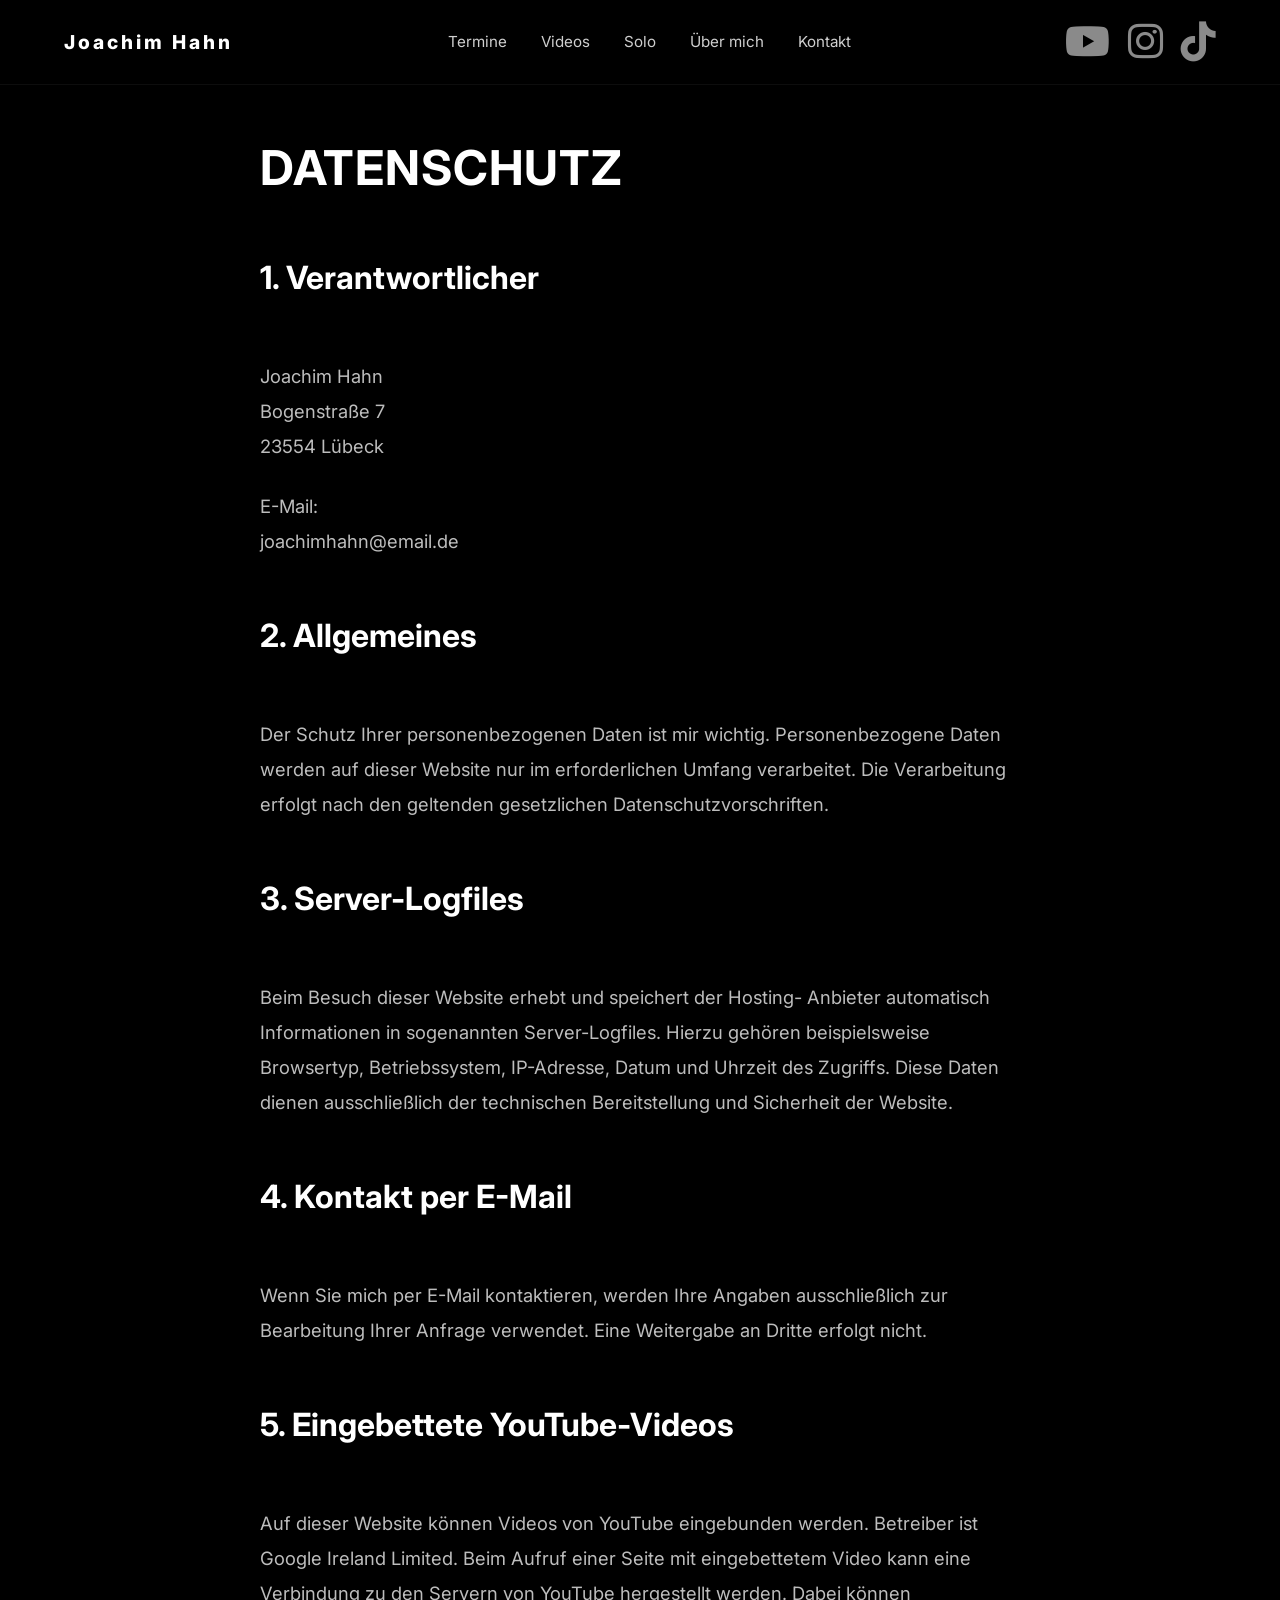
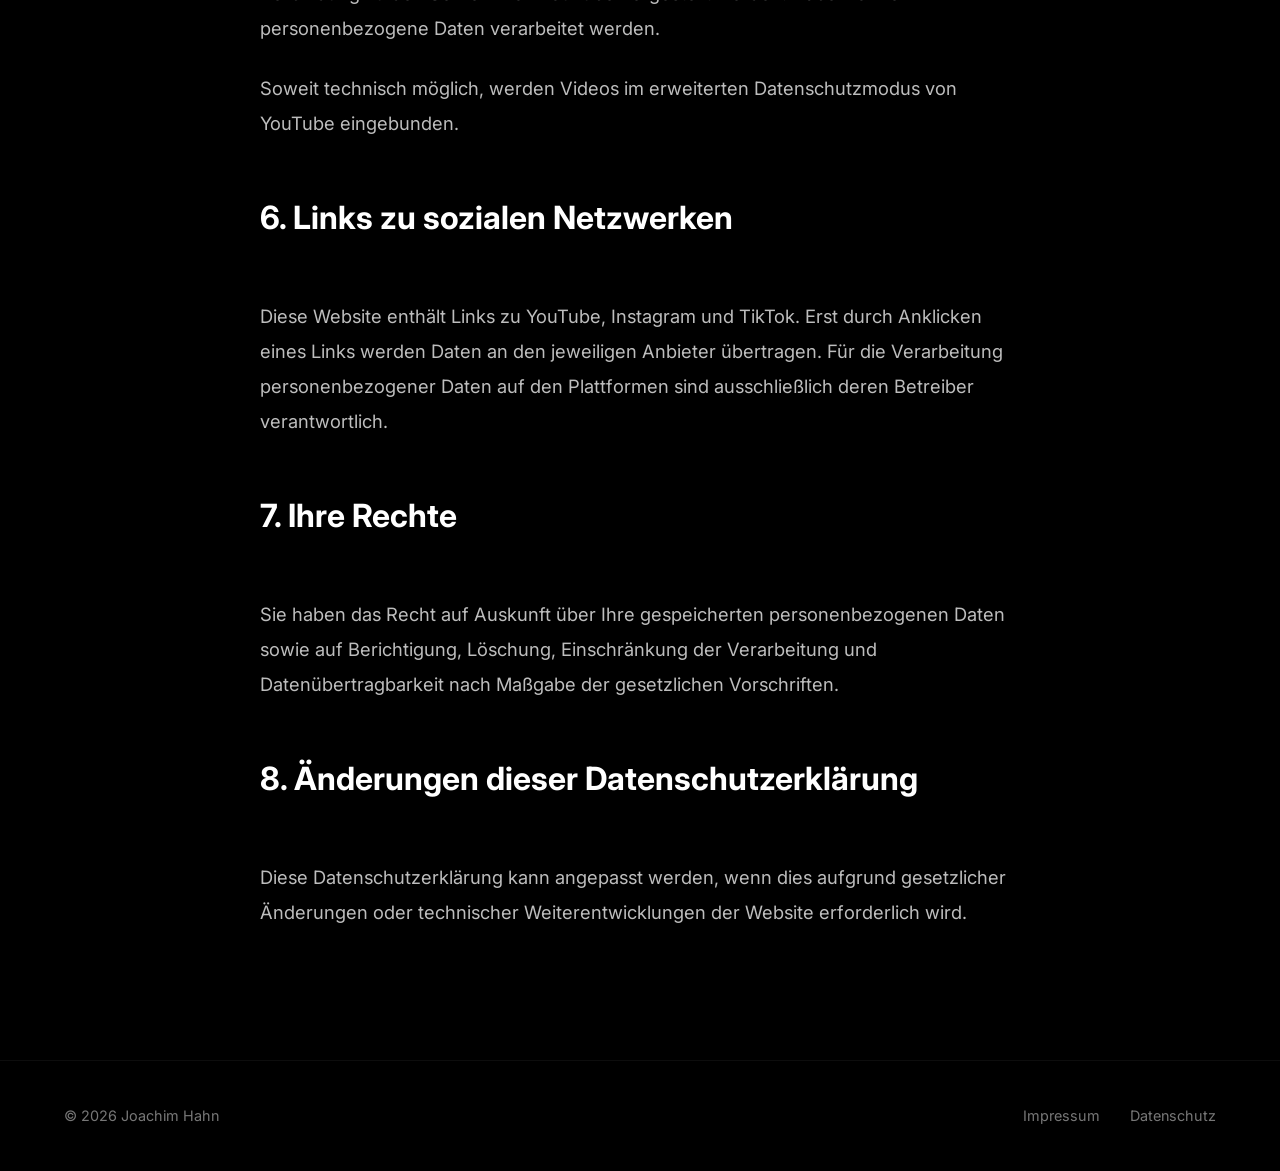
==== datenschutz.html @ 7ba43c12 "Add files via upload" ====
<!DOCTYPE html>
<html lang="de">

<head>

    <meta charset="UTF-8">
    <meta name="viewport" content="width=device-width, initial-scale=1.0">

    <title>Datenschutz | Joachim Hahn</title>

    <link rel="preconnect" href="https://fonts.googleapis.com">
    <link rel="preconnect" href="https://fonts.gstatic.com" crossorigin>

    <link href="https://fonts.googleapis.com/css2?family=Inter:wght@300;400;500;600;700;800&display=swap"
        rel="stylesheet">

    <link rel="stylesheet" href="assets/css/style.css">

    <link rel="stylesheet"
        href="https://cdnjs.cloudflare.com/ajax/libs/font-awesome/6.5.2/css/all.min.css">

</head>

<body>

    <header>

        <div class="container header-inner">

            <a href="index.html" class="logo">
                Joachim Hahn
            </a>

            <nav>
                <a href="index.html#termine">Termine</a>
                <a href="index.html#videos">Videos</a>
                <a href="index.html#solo">Solo</a>
                <a href="index.html#about">Über mich</a>
                <a href="index.html#kontakt">Kontakt</a>
            </nav>

            <div class="header-social">

                <a href="https://youtube.com/joachimhahn">
                    <i class="fa-brands fa-youtube" style="font-size:40px;"></i>
                </a>

                <a href="https://instagram.com/hahn.solo.7">
                    <i class="fa-brands fa-instagram" style="font-size:40px;"></i>
                </a>

                <a href="https://tiktok.com/@joachimhahncomedy">
                    <i class="fa-brands fa-tiktok" style="font-size:40px;"></i>
                </a>

            </div>

        </div>

    </header>

    <section class="section">

        <div class="container narrow">

            <h2>DATENSCHUTZ</h2>

            <h3>1. Verantwortlicher</h3>

            <br>

            <p>
                Joachim Hahn<br>
                Bogenstraße 7<br>
                23554 Lübeck
            </p>

            <br>

            <p>
                E-Mail:<br>
                <a href="mailto:joachimhahn@email.de">
                    joachimhahn@email.de
                </a>
            </p>

            <br><br>

            <h3>2. Allgemeines</h3>

            <br>

            <p>
                Der Schutz Ihrer personenbezogenen Daten ist mir wichtig.
                Personenbezogene Daten werden auf dieser Website nur im
                erforderlichen Umfang verarbeitet. Die Verarbeitung erfolgt
                nach den geltenden gesetzlichen Datenschutzvorschriften.
            </p>

            <br><br>

            <h3>3. Server-Logfiles</h3>

            <br>

            <p>
                Beim Besuch dieser Website erhebt und speichert der Hosting-
                Anbieter automatisch Informationen in sogenannten
                Server-Logfiles. Hierzu gehören beispielsweise Browsertyp,
                Betriebssystem, IP-Adresse, Datum und Uhrzeit des Zugriffs.
                Diese Daten dienen ausschließlich der technischen
                Bereitstellung und Sicherheit der Website.
            </p>

            <br><br>

            <h3>4. Kontakt per E-Mail</h3>

            <br>

            <p>
                Wenn Sie mich per E-Mail kontaktieren, werden Ihre Angaben
                ausschließlich zur Bearbeitung Ihrer Anfrage verwendet.
                Eine Weitergabe an Dritte erfolgt nicht.
            </p>

            <br><br>

            <h3>5. Eingebettete YouTube-Videos</h3>

            <br>

            <p>
                Auf dieser Website können Videos von YouTube eingebunden
                werden. Betreiber ist Google Ireland Limited.
                Beim Aufruf einer Seite mit eingebettetem Video kann eine
                Verbindung zu den Servern von YouTube hergestellt werden.
                Dabei können personenbezogene Daten verarbeitet werden.
            </p>

            <br>

            <p>
                Soweit technisch möglich, werden Videos im erweiterten
                Datenschutzmodus von YouTube eingebunden.
            </p>

            <br><br>

            <h3>6. Links zu sozialen Netzwerken</h3>

            <br>

            <p>
                Diese Website enthält Links zu YouTube, Instagram und TikTok.
                Erst durch Anklicken eines Links werden Daten an den jeweiligen
                Anbieter übertragen. Für die Verarbeitung personenbezogener
                Daten auf den Plattformen sind ausschließlich deren Betreiber
                verantwortlich.
            </p>

            <br><br>

            <h3>7. Ihre Rechte</h3>

            <br>

            <p>
                Sie haben das Recht auf Auskunft über Ihre gespeicherten
                personenbezogenen Daten sowie auf Berichtigung, Löschung,
                Einschränkung der Verarbeitung und Datenübertragbarkeit nach
                Maßgabe der gesetzlichen Vorschriften.
            </p>

            <br><br>

            <h3>8. Änderungen dieser Datenschutzerklärung</h3>

            <br>

            <p>
                Diese Datenschutzerklärung kann angepasst werden, wenn dies
                aufgrund gesetzlicher Änderungen oder technischer
                Weiterentwicklungen der Website erforderlich wird.
            </p>

        </div>

    </section>

    <footer>

        <div class="container footer">

            <p>
                © 2026 Joachim Hahn
            </p>

            <div>

                <a href="impressum.html">Impressum</a>

                <a href="datenschutz.html">Datenschutz</a>

            </div>

        </div>

    </footer>

</body>

</html>
---- assets/css/style.css ----
*,
*::before,
*::after{
    margin:0;
    padding:0;
    box-sizing:border-box;
}

html{
    scroll-behavior:smooth;
}

body{
    font-family:"Inter",sans-serif;
    background:#000;
    color:#fff;
    line-height:1.6;
    -webkit-font-smoothing:antialiased;
}

img{
    display:block;
    max-width:100%;
}

a{
    color:inherit;
    text-decoration:none;
    transition:.25s;
}

a:hover{
    opacity:.7;
}

ul{
    list-style:none;
}

.container{
    width:min(1180px,90%);
    margin:auto;
}

/* ================= HEADER ================= */

header{
    position:fixed;
    top:0;
    left:0;
    width:100%;
    background:rgba(0,0,0,.9);
    backdrop-filter:blur(14px);
    border-bottom:1px solid rgba(255,255,255,.05);
    z-index:1000;
}

.header-inner{
    height:84px;
    display:flex;
    align-items:center;
    justify-content:space-between;
}

.logo{
    color:#fff;
    font-size:1.2rem;
    font-weight:800;
    letter-spacing:3px;
    white-space:nowrap;
}

nav{
    display:flex;
    gap:34px;
}

nav a{
    color:#cfcfcf;
    font-size:.95rem;
}

nav a:hover{
    color:#fff;
    opacity:1;
}

.header-social{
    display:flex;
    gap:18px;
}

.header-social a{
    color:#8a8a8a;
    font-size:.9rem;
}

.header-social a:hover{
    color:#fff;
    opacity:1;
}
/* ================= HERO ================= */

.hero{
    min-height:100vh;
    padding-top:84px;
    display:flex;
    align-items:center;
}

.hero-grid{
    display:grid;
    grid-template-columns:1fr 520px;
    gap:90px;
    align-items:center;
}

.eyebrow{
    color:#777;
    letter-spacing:4px;
    font-size:.8rem;
    margin-bottom:22px;
}

.hero h1{
    font-size:clamp(2.6rem,4.8vw,4.5rem);
    line-height:1.02;
    margin-bottom:32px;
    font-weight:800;
}

.source{
    color:#888;
    font-size:1.1rem;
}

.hero-image{
    display:flex;
    justify-content:flex-end;
}

.hero-image img{
    width:100%;
    border-radius:4px;
}

/* ================= CONTENT ================= */

.section{
    padding:130px 0;
}

.narrow{
    max-width:760px;
}

.section h2{
    font-size:3rem;
    margin-bottom:45px;
    letter-spacing:1px;
}

.section p{
    color:#bdbdbd;
    font-size:1.15rem;
    line-height:1.9;
}

#kontakt p{
    margin-bottom:10px;
}

/* ================= FOOTER ================= */

footer{
    border-top:1px solid rgba(255,255,255,.05);
}

.footer{
    height:110px;
    display:flex;
    justify-content:space-between;
    align-items:center;
    color:#777;
    font-size:.9rem;
}

.footer div{
    display:flex;
    gap:30px;
}

.footer a:hover{
    color:#fff;
    opacity:1;
}

/* ================= MOBILE ================= */

@media (max-width:900px){

header{
    position:relative;
}

nav{
    height:auto;
    padding:25px 0;
    justify-content:center;
    flex-wrap:wrap;
    gap:18px;
}

.social-links{
    justify-content:center;
    flex-wrap:wrap;
}

.hero{
    min-height:auto;
    padding:70px 0;
}

.hero-grid{
    grid-template-columns:1fr;
    gap:55px;
}

.hero-image{
    justify-content:center;
}

.hero-image img{
    max-width:520px;
}

.hero h1{
    font-size:3.4rem;
}

.section{
    padding:90px 0;
}

.section h2{
    font-size:2.2rem;
}

.footer{
    height:auto;
    padding:40px 0;
    flex-direction:column;
    gap:20px;
}

.footer div{
    flex-wrap:wrap;
    justify-content:center;
}

}
.section h3{
    font-size:2rem;
    margin-bottom:30px;
    font-weight:700;
    color:#fff;
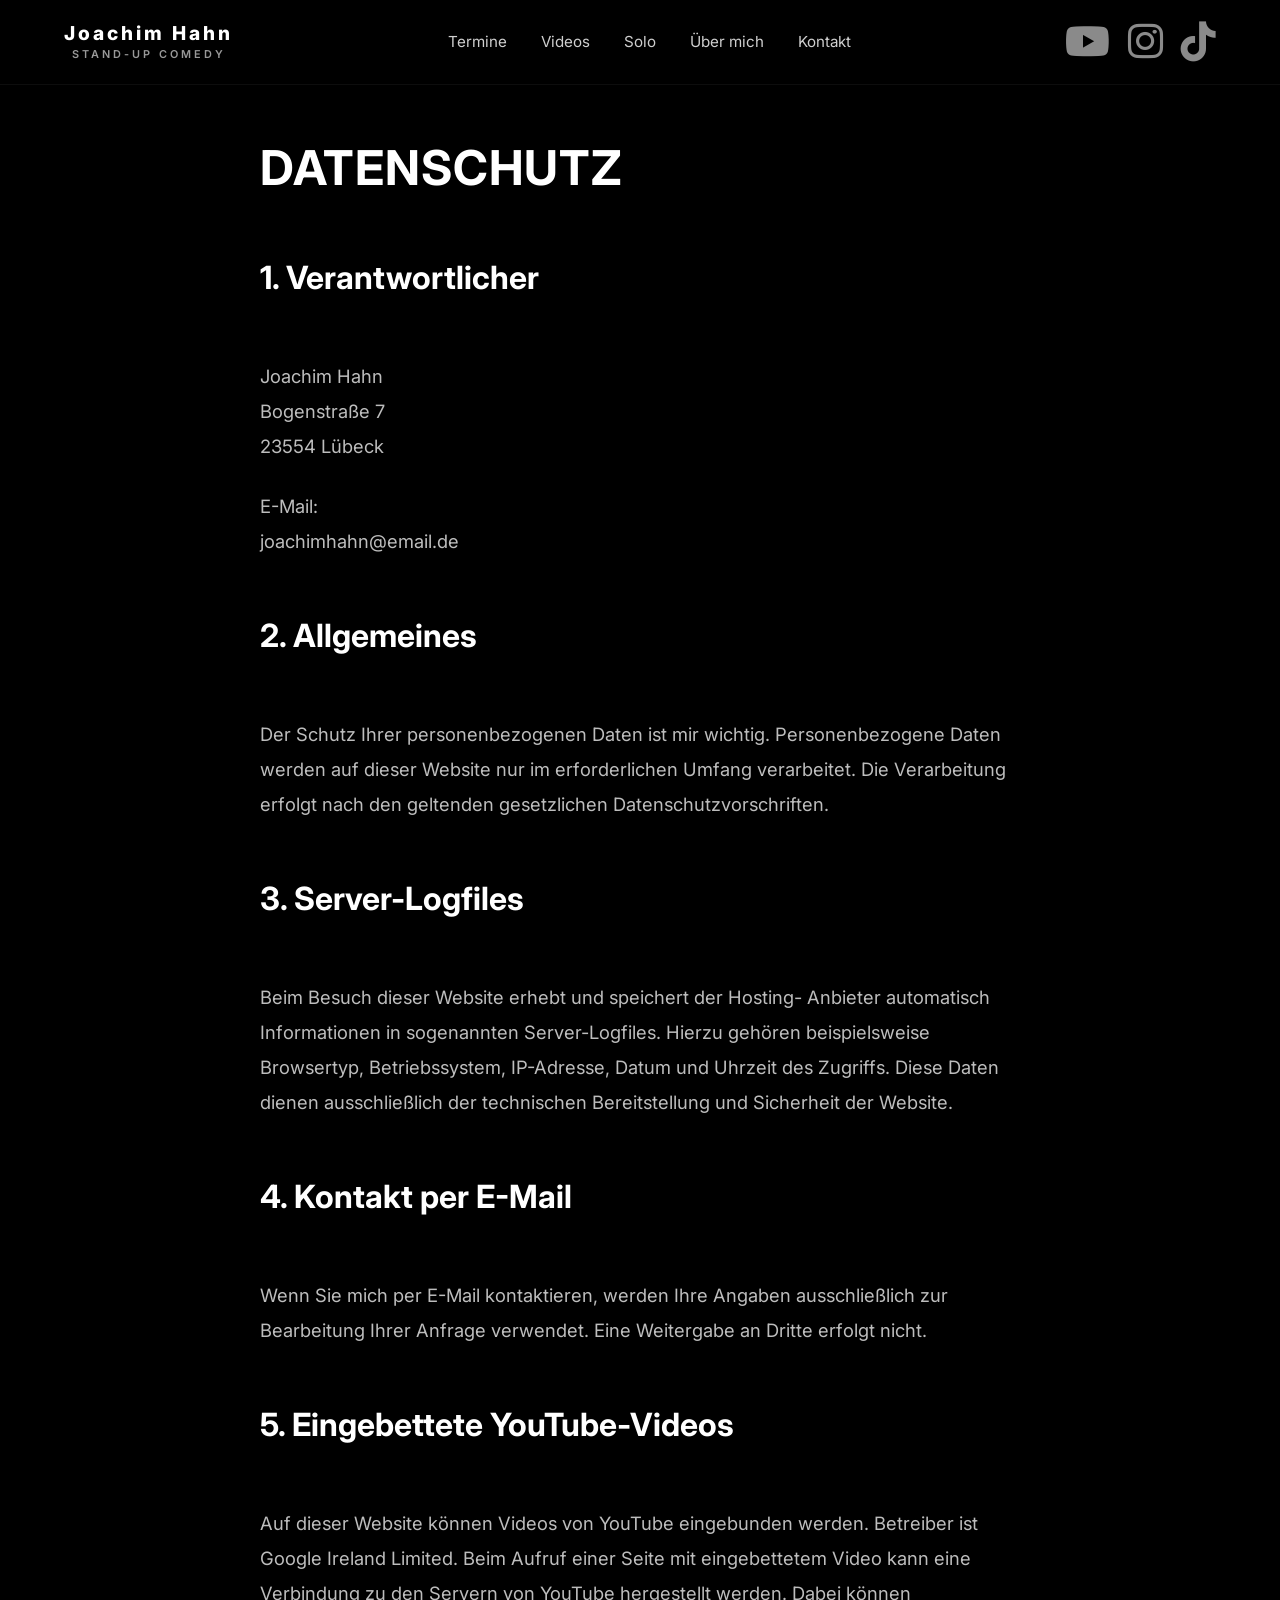
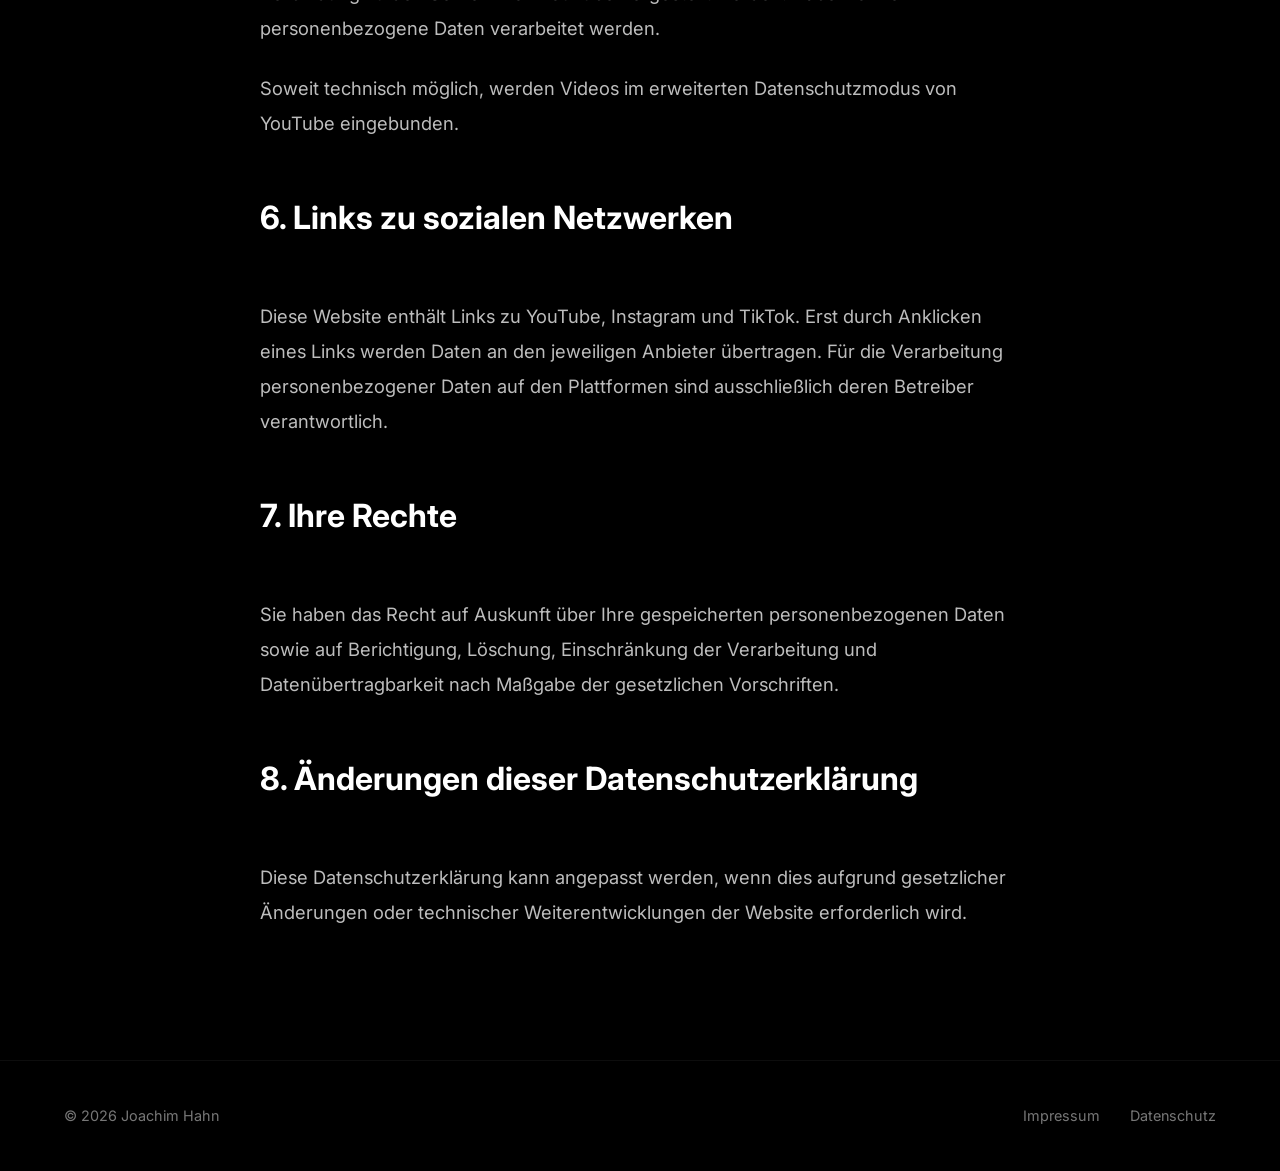
==== commit 04f6b73b: "Add files via upload" ====
--- a/datenschutz.html
+++ b/datenschutz.html
@@ -28,8 +28,9 @@
         <div class="container header-inner">
 
             <a href="index.html" class="logo">
-                Joachim Hahn
-            </a>
+    <span>Joachim Hahn</span>
+    <small>Stand-up Comedy</small>
+</a>
 
             <nav>
                 <a href="index.html#termine">Termine</a>
@@ -59,7 +60,8 @@
 
     </header>
 
-    <section class="section">
+<main class="legal-page">
+<section class="section legal-section">
 
         <div class="container narrow">
 
@@ -187,7 +189,7 @@
         </div>
 
     </section>
-
+</main>
     <footer>
 
         <div class="container footer">
--- a/assets/css/style.css
+++ b/assets/css/style.css
@@ -4,6 +4,10 @@
     margin:0;
     padding:0;
     box-sizing:border-box;
+}
+
+:root{
+    --accent:#b11226;
 }
 
 html{
@@ -70,6 +74,32 @@
     white-space:nowrap;
 }
 
+.logo{
+    display:flex;
+    flex-direction:column;
+    align-items:center;
+    line-height:1;
+}
+
+.logo span{
+    display:block;
+}
+
+.logo small{
+    display:block;
+    margin-top:6px;
+    font-size:0.68rem;
+    font-weight:600;
+    letter-spacing:3px;
+    text-transform:uppercase;
+    opacity:0.6;
+}
+
+.logo:hover{
+    color:var(--accent);
+    opacity:1;
+}
+
 nav{
     display:flex;
     gap:34px;
@@ -81,7 +111,7 @@
 }
 
 nav a:hover{
-    color:#fff;
+color:var(--accent);
     opacity:1;
 }
 
@@ -96,7 +126,7 @@
 }
 
 .header-social a:hover{
-    color:#fff;
+    color:var(--accent);
     opacity:1;
 }
 /* ================= HERO ================= */
@@ -116,7 +146,7 @@
 }
 
 .eyebrow{
-    color:#777;
+    color:var(--accent);
     letter-spacing:4px;
     font-size:.8rem;
     margin-bottom:22px;
@@ -170,6 +200,11 @@
     margin-bottom:10px;
 }
 
+.social-links a:hover{
+    color:var(--accent);
+    opacity:1;
+}
+
 /* ================= FOOTER ================= */
 
 footer{
@@ -191,72 +226,91 @@
 }
 
 .footer a:hover{
-    color:#fff;
+    color:var(--accent);
     opacity:1;
 }
 
 /* ================= MOBILE ================= */
 
-@media (max-width:900px){
-
-header{
-    position:relative;
-}
-
-nav{
-    height:auto;
-    padding:25px 0;
-    justify-content:center;
-    flex-wrap:wrap;
-    gap:18px;
-}
-
-.social-links{
-    justify-content:center;
-    flex-wrap:wrap;
-}
-
-.hero{
-    min-height:auto;
-    padding:70px 0;
-}
-
-.hero-grid{
-    grid-template-columns:1fr;
-    gap:55px;
-}
-
-.hero-image{
-    justify-content:center;
-}
-
-.hero-image img{
-    max-width:520px;
-}
-
-.hero h1{
-    font-size:3.4rem;
-}
-
-.section{
-    padding:90px 0;
-}
-
-.section h2{
-    font-size:2.2rem;
-}
-
-.footer{
-    height:auto;
-    padding:40px 0;
-    flex-direction:column;
-    gap:20px;
-}
-
-.footer div{
-    flex-wrap:wrap;
-    justify-content:center;
-}
+.legal-section{
+    padding-top:130px;
+}
+
+@media (max-width:768px){
+
+    .header-inner{
+        height:auto;
+        padding:15px 0;
+        flex-direction:column;
+        gap:15px;
+    }
+
+    nav{
+        display:none;
+    }
+
+    .header-social{
+        gap:20px;
+    }
+
+    .social-links{
+        justify-content:center;
+        flex-wrap:wrap;
+    }
+
+    .hero{
+        min-height:auto;
+        padding:170px 0 70px;
+    }
+
+    .hero-grid{
+        grid-template-columns:1fr;
+        gap:55px;
+    }
+
+    .hero-image{
+        justify-content:center;
+    }
+
+    .hero-image img{
+        max-width:520px;
+    }
+
+   .hero h1{
+    font-size:3.1rem;
+    line-height:1.1;
+}
+
+    .section{
+        padding:90px 0;
+    }
+
+    .legal-section{
+        padding-top:140px;
+    }
+
+    .section h2{
+        font-size:1.8rem;
+    }
+
+    .section h3{
+    font-size:1.4rem;
+    line-height:1.3;
+}
+
+    .footer{
+        height:auto;
+        padding:40px 0;
+        flex-direction:column;
+        gap:20px;
+    }
+
+    .footer div{
+        display:flex;
+        justify-content:center;
+        gap:18px;
+        flex-wrap:wrap;
+    }
 
 }
 .section h3{
@@ -264,3 +318,4 @@
     margin-bottom:30px;
     font-weight:700;
     color:#fff;
+}
